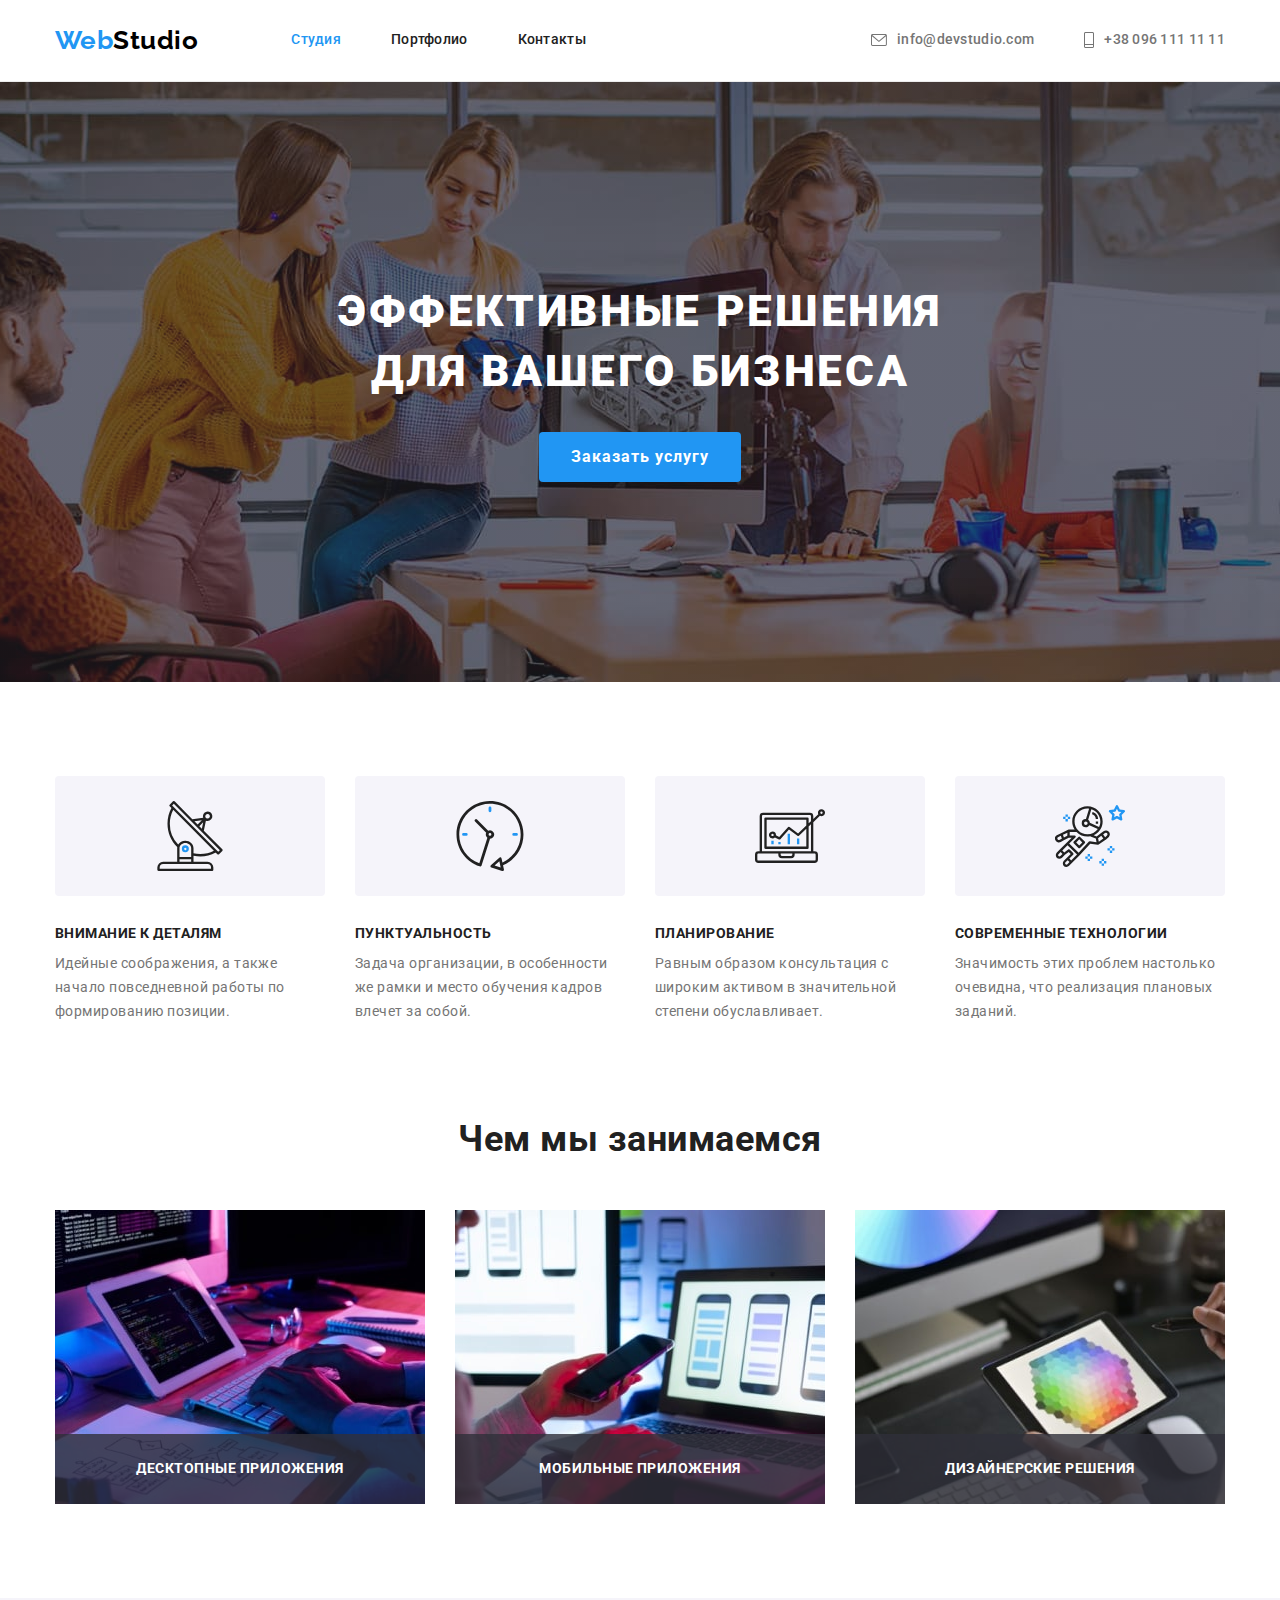
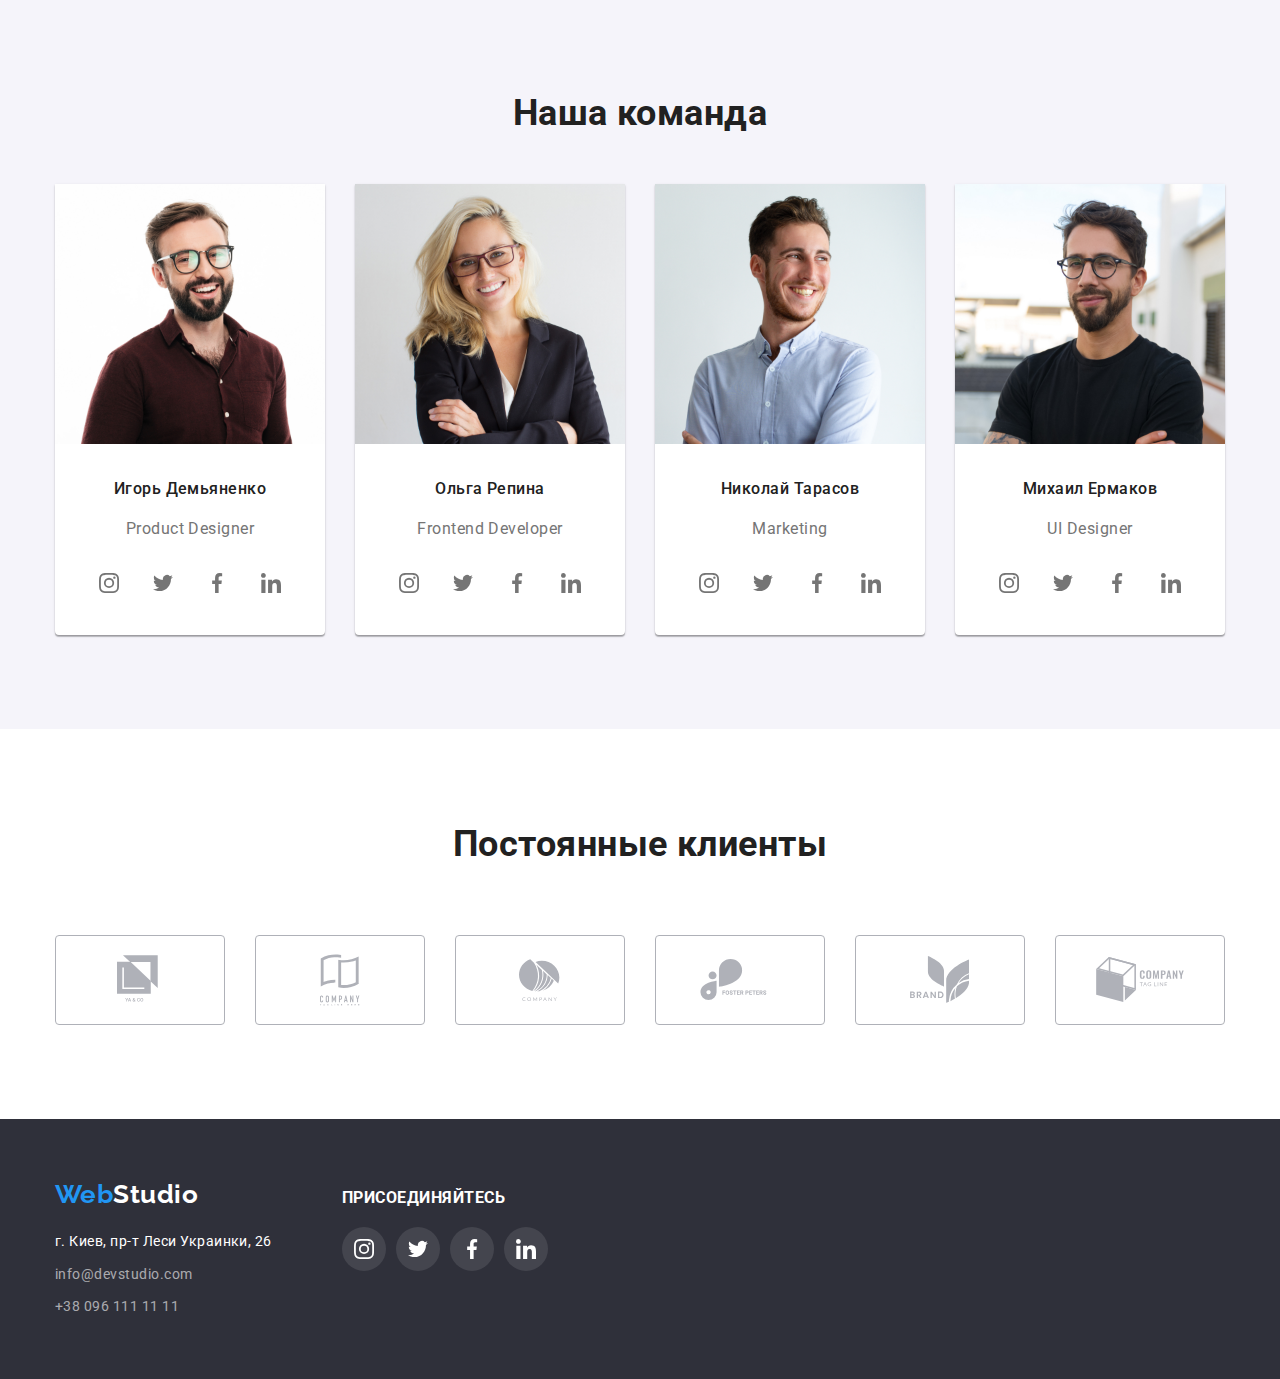
==== index.html @ 4ae026a4 "position" ====
<!DOCTYPE html>
<html lang="ru">

<head>
    <meta charset="UTF-8">
    <meta name="viewport" content="width=device-width, initial-scale=1.0">
    <title>WebStudio</title>
    <link rel="stylesheet" href="./css/normalize.css">
    <link
        href="https://fonts.googleapis.com/css2?family=Raleway:wght@700&family=Roboto:wght@400;500;700;900&display=swap"
        rel="stylesheet">
    <link rel="stylesheet" href="./css/style.css">
</head>

<body>
    <header class="header">
        <div class="container">
            <a href="./index.html" class="logo">
                Web<span class="logo-studio">Studio</span>
            </a>
            <nav class="hn">
                <ul class="header-nav res-marg-pad">
                    <li class="item">
                        <a class="header-nav-static header-hover current" href="./index.html">Студия</a>
                    </li>
                    <li class="item">
                        <a class="header-nav-static header-hover" href="./portfolio.html">Портфолио</a>
                    </li>
                    <li class="item">
                        <a class="header-nav-static header-hover" href="#">Контакты</a>
                    </li>
                </ul>
            </nav>
            <ul class="header-cont res-marg-pad">
                <li class="item">
                    
                    <a class="header-cont-static header-hover hover" href="mailto:info@devstudio.com">
                        <svg class="icon" width="16" height="12">
                            <use href="./images/sprite.svg#icon-mail"></use>
                        </svg>
                        info@devstudio.com
                    </a>
                </li>
                <li class="item">
                    
                    <a class="header-cont-static header-hover hover" href="tel:+380961111111">
                        <svg class="icon" width="10" height="16">
                            <use href="./images/sprite.svg#icon-tel"></use>
                        </svg>
                        +38 096 111 11 11</a>
                </li>
            </ul>
        </div>
    </header>
    <main class="main">
        <section class="main-hero">
            <div class="main-hero-container">
                <h1 class="main-hero-tittle res-marg-pad">Эффективные решения для вашего бизнеса</h1>
                <button type="button" class="main-hero-bt bt-cursor">Заказать услугу</button>
            </div>
        </section>
        <section class="main-accomplishments">
            <div class="container">
                <h2 class="visually-hidden">Плюсы нашей компании</h2>
                <ul class="main-accomplishments-ul res-marg-pad">
                    <li class="item antenna">
                        <div class="frame-icon">
                            <svg class="accomplishments-icon" width="70" height="70">
                                <use href="./images/sprite.svg#icon-antenna"></use>
                            </svg>
                        </div>
                        <h3 class="name res-marg-pad">Внимание к деталям</h3>
                        <p class="description">Идейные соображения, а также начало повседневной работы по формированию позиции.</p>
                    </li>
                    <li class="item clock">
                        <div class="frame-icon">
                            <svg class="accomplishments-icon" width="70" height="70">
                                <use href="./images/sprite.svg#icon-clock"></use>
                            </svg>
                        </div>
                        <h3 class="name res-marg-pad">Пунктуальность</h3>
                        <p class="description">Задача организации, в особенности же рамки и место обучения кадров влечет за собой.</p>
                    </li>
                    <li class="item diagram">
                        <div class="frame-icon">
                            <svg class="accomplishments-icon" width="70" height="70">
                                <use href="./images/sprite.svg#icon-diagram"></use>
                            </svg>
                        </div>
                        <h3 class="name res-marg-pad">Планирование</h3>
                        <p class="description">Равным образом консультация с широким активом в значительной степени обуславливает.</p>
                    </li>
                    <li class="item astronaut">
                        <div class="frame-icon">
                            <svg class="accomplishments-icon" width="70" height="70">
                                <use href="./images/sprite.svg#icon-astronaut"></use>
                            </svg>
                        </div>
                        <h3 class="name res-marg-pad">Современные технологии</h3>
                        <p class="description">Значимость этих проблем настолько очевидна, что реализация плановых заданий.</p>
                    </li>
                </ul>
            </div>
        </section>
        <section class="main-employment">
            <div class="container">
                <h2 class="res-marg-pad">
                    Чем мы занимаемся
                </h2>
                <ul class="main-employment-ul res-marg-pad">
                    <li class="item">
                        <div class="thumb">
                            <img src="./images/code.jpg" alt="Десктопные приложения" class="img">
                            <p class="main-employment-name res-marg-pad">Десктопные приложения</p>
                        </div>
                    </li>
                    <li class="item">
                        <div class="thumb">
                            <img src="./images/synchronization.jpg" alt="Мобильные приложения" class="img">
                            <p class="main-employment-name res-marg-pad">Мобильные приложения</p>
                        </div>
                    </li>
                    <li class="item">
                        <div class="thumb">
                            <img src="./images/adaptive_design.jpg" alt="Дизайнерские решения" class="img">
                            <p class="main-employment-name res-marg-pad">Дизайнерские решения</p>
                        </div>
                    </li>
                </ul>
            </div>
        </section>
        <section class="main-team">
            <div class="container">
                <h2 class="res-marg-pad">
                    Наша команда
                </h2>
                <ul class="main-team-ul res-marg-pad">
                    <li class="item">
                        <div class=thumb>
                            <img src="./images/igor.jpg" alt="Фото Игорь Демьяненко" class="img">
                        </div>
                        <div class="main-team-frame">
                            <h3 class="name res-marg-pad">Игорь Демьяненко</h3>
                            <p class="specialty res-marg-pad">Product Designer</p>
                            <ul class="social-networks res-marg-pad">
                                    <li class="item">
                                        <a href="https://www.instagram.com/" class="link">
                                            <svg class="icon-networks" width="20" height="20">
                                                <use href="./images/sprite.svg#icon-instagram"></use>
                                            </svg>
                                        </a>
                                    </li>
                                    <li class="item">
                                        <a href="https://twitter.com/" class="link">
                                            <svg class="icon-networks" width="20" height="20">
                                                <use href="./images/sprite.svg#icon-twitter"></use>
                                            </svg>
                                        </a>
                                    </li>
                                    <li class="item">
                                        <a href="https://uk-ua.facebook.com/" class="link">
                                            <svg class="icon-networks" width="20" height="20">
                                                <use href="./images/sprite.svg#icon-facebook"></use>
                                            </svg>
                                        </a>
                                    </li>
                                    <li class="item">
                                        <a href="https://www.linkedin.com/" class="link">
                                            <svg class="icon-networks" width="20" height="20">
                                                <use href="./images/sprite.svg#icon-linkedin"></use>
                                            </svg>
                                        </a>
                                    </li>
                            </ul>
                        </div>
                    </li>
                    <li class="item">
                        <div class=thumb>
                            <img src="./images/olga.jpg" alt="Фото Ольга Репина" class="img">
                        </div>
                        <div class="main-team-frame">
                            <h3 class="name res-marg-pad">Ольга Репина</h3>
                            <p class="specialty res-marg-pad">Frontend Developer</p>
                            <ul class="social-networks res-marg-pad">
                                <li class="item">
                                    <a href="https://www.instagram.com/" class="link">
                                        <svg class="icon-networks" width="20" height="20">
                                            <use href="./images/sprite.svg#icon-instagram"></use>
                                        </svg>
                                    </a>
                                </li>
                                <li class="item">
                                    <a href="https://twitter.com/" class="link">
                                        <svg class="icon-networks" width="20" height="20">
                                            <use href="./images/sprite.svg#icon-twitter"></use>
                                        </svg>
                                    </a>
                                </li>
                                <li class="item">
                                    <a href="https://uk-ua.facebook.com/" class="link">
                                        <svg class="icon-networks" width="20" height="20">
                                            <use href="./images/sprite.svg#icon-facebook"></use>
                                        </svg>
                                    </a>
                                </li>
                                <li class="item">
                                    <a href="https://www.linkedin.com/" class="link">
                                        <svg class="icon-networks" width="20" height="20">
                                            <use href="./images/sprite.svg#icon-linkedin"></use>
                                        </svg>
                                    </a>
                                </li>
                            </ul>
                        </div>
                    </li>
                    <li class="item">
                        <div class=thumb>
                            <img src="./images/nikolay.jpg" alt="Фото Николай Тарасов" class="img">
                        </div>
                        <div class="main-team-frame">
                            <h3 class="name res-marg-pad">Николай Тарасов</h3>
                            <p class="specialty res-marg-pad">Marketing</p>
                            <ul class="social-networks res-marg-pad">
                                    <li class="item">
                                        <a href="https://www.instagram.com/" class="link">
                                            <svg class="icon-networks" width="20" height="20">
                                                <use href="./images/sprite.svg#icon-instagram"></use>
                                            </svg>
                                        </a>
                                    </li>
                                    <li class="item">
                                        <a href="https://twitter.com/" class="link">
                                            <svg class="icon-networks" width="20" height="20">
                                                <use href="./images/sprite.svg#icon-twitter"></use>
                                            </svg>
                                        </a>
                                    </li>
                                    <li class="item">
                                        <a href="https://uk-ua.facebook.com/" class="link">
                                            <svg class="icon-networks" width="20" height="20">
                                                <use href="./images/sprite.svg#icon-facebook"></use>
                                            </svg>
                                        </a>
                                    </li>
                                    <li class="item">
                                        <a href="https://www.linkedin.com/" class="link">
                                            <svg class="icon-networks" width="20" height="20">
                                                <use href="./images/sprite.svg#icon-linkedin"></use>
                                            </svg>
                                        </a>
                                    </li>
                            </ul>
                        </div>
                    </li>
                    <li class="item">
                        <div class=thumb>
                            <img src="./images/mihail.jpg" alt="Фото Михаил Ермаков" class="img">
                        </div>
                        <div class="main-team-frame">
                            <h3 class="name res-marg-pad">Михаил Ермаков</h3>
                            <p class="specialty res-marg-pad">UI Designer</p>
                            <ul class="social-networks res-marg-pad">
                                    <li class="item">
                                        <a href="https://www.instagram.com/" class="link">
                                            <svg class="icon-networks" width="20" height="20">
                                                <use href="./images/sprite.svg#icon-instagram"></use>
                                            </svg>
                                        </a>
                                    </li>
                                    <li class="item">
                                        <a href="https://twitter.com/" class="link">
                                            <svg class="icon-networks" width="20" height="20">
                                                <use href="./images/sprite.svg#icon-twitter"></use>
                                            </svg>
                                        </a>
                                    </li>
                                    <li class="item">
                                        <a href="https://uk-ua.facebook.com/" class="link">
                                            <svg class="icon-networks" width="20" height="20">
                                                <use href="./images/sprite.svg#icon-facebook"></use>
                                            </svg>
                                        </a>
                                    </li>
                                    <li class="item">
                                        <a href="https://www.linkedin.com/" class="link">
                                            <svg class="icon-networks" width="20" height="20">
                                                <use href="./images/sprite.svg#icon-linkedin"></use>
                                            </svg>
                                        </a>
                                    </li>
                            </ul>
                        </div>
                    </li>
                </ul>
            </div>
        </section>
        <section class="main-customers">
            <div class="container">
                <h2 class="res-marg-pad">
                    Постоянные клиенты
                </h2>
                <ul class="main-customers-ul res-marg-pad">
                    <li class="item">
                        <a href="#" class="link">
                            <svg class="customers-icon" width="45" height="50">
                                <use href="./images/sprite.svg#icon-yaco"></use>
                            </svg>
                        </a>
                    </li>
                    <li class="item">
                        <a href="#" class="link">
                            <svg class="customers-icon" width="40" height="52">
                                <use href="./images/sprite.svg#icon-company-th"></use>
                            </svg>
                        </a>
                    </li>
                    <li class="item">
                        <a href="#" class="link">
                            <svg class="customers-icon" width="41" height="42.6">
                                <use href="./images/sprite.svg#icon-company"></use>
                            </svg>
                        </a>
                    </li>
                    <li class="item">
                        <a href="#" class="link">
                            <svg class="customers-icon" width="79.7" height="42">
                                <use href="./images/sprite.svg#icon-foster"></use>
                            </svg>
                        </a>
                    </li>
                    <li class="item">
                        <a href="#" class="link">
                            <svg class="customers-icon" width="59" height="47">
                                <use href="./images/sprite.svg#icon-brend"></use>
                            </svg>
                        </a>
                    </li>
                    <li class="item">
                        <a href="#" class="link">
                            <svg class="customers-icon" width="88.5" height="45.5">
                                <use href="./images/sprite.svg#icon-company-tl"></use>
                            </svg>
                        </a>
                    </li>
                </ul>
            </div>
        </section>
    </main>
    <footer class="footer">
        <div class="container">
            <div class="frame-address">
                <a href="./index.html" class="logo">
                    Web<span class="logo-studio">Studio</span>
                </a>
                <address class="footer-address">
                    <a href="#" class="footer-address-geo">г. Киев, пр-т Леси Украинки, 26</a>
                    <a href="mailto:info@devstudio.com" class="footer-address-mailtel">info@devstudio.com</a>
                    <a href="tel:+380961111111" class="footer-address-mailtel">+38 096 111 11 11</a>
                </address>
            </div>
            <div class="footer-network">
                <h2 class=" res-marg-pad">присоединяйтесь</h2>
                <ul class="social-networks res-marg-pad">
                    <li class="item">
                        <a href="https://www.instagram.com/" class="link">
                            <svg class="icon-networks" width="20" height="20">
                                <use href="./images/sprite.svg#icon-instagram"></use>
                            </svg>
                        </a>
                    </li>
                    <li class="item">
                        <a href="https://twitter.com/" class="link">
                            <svg class="icon-networks" width="20" height="20">
                                <use href="./images/sprite.svg#icon-twitter"></use>
                            </svg>
                        </a>
                    </li>
                    <li class="item">
                        <a href="https://uk-ua.facebook.com/" class="link">
                            <svg class="icon-networks" width="20" height="20">
                                <use href="./images/sprite.svg#icon-facebook"></use>
                            </svg>
                        </a>
                    </li>
                    <li class="item">
                        <a href="https://www.linkedin.com/" class="link">
                            <svg class="icon-networks" width="20" height="20">
                                <use href="./images/sprite.svg#icon-linkedin"></use>
                            </svg>
                        </a>
                    </li>
                </ul>
            </div>
        </div>
    </footer>

</body>

</html>
---- css/style.css ----
:root {
  --white-text: rgba(255, 255, 255, 1);
  --blue-text: rgba(33, 150, 243, 1);
  --black-logo: rgba(0, 0, 0, 1);
  --black-text: rgba(33, 33, 33, 1);
  --gray-text: rgba(117, 117, 117, 1);
  --gray-op06-text: rgba(255, 255, 255, 0.6);
  --gray-op01-bgicon: rgba(255, 255, 255, 0.1);
  --bgr-employment: rgba(47, 48, 58, 0.8);
  --bgr-hero-footer: rgba(47, 48, 58, 1);
  --bgr-wgray: rgba(245, 244, 250, 1);
  --gray-border: rgba(238, 238, 238, 1);
  --gray-header-line: rgba(236, 236, 236, 1);
  --set-gap: 30px;
  --bgr-hero: rgba(47, 48, 58, 0.4);
  --bord-customers: rgba(175, 177, 184, 1);
  --pad-container: 94px;
  --filtr-shadow: 0px 3px 1px rgba(0, 0, 0, 0.1),
    0px 1px 2px rgba(0, 0, 0, 0.08), 0px 2px 2px rgba(0, 0, 0, 0.12);
  --team-shadow: 0px 1px 3px rgba(0, 0, 0, 0.12),
    0px 1px 1px rgba(0, 0, 0, 0.14), 0px 2px 1px rgba(0, 0, 0, 0.2);
  --portfolio-card-shadow: 0px 1px 1px rgba(0, 0, 0, 0.12),
    0px 4px 4px rgba(0, 0, 0, 0.06), 1px 4px 6px rgba(0, 0, 0, 0.16);
  --transition-duration: 250ms;
  --transition-timing-function: cubic-bezier(0.4, 0, 0.2, 1);
}

body {
  font-family: 'Roboto', sans-serif;
  font-style: normal;
  letter-spacing: 0.03em;
  color: var(--black-text);
  background-color: var(--white-text);
  margin: 0;
}

.visually-hidden {
  position: absolute;
  width: 1px;
  height: 1px;
  margin: -1px;
  border: 0;
  padding: 0;

  white-space: nowrap;
  clip-path: inset(100%);
  clip: rect(0 0 0 0);
  overflow: hidden;
}

:hover,
:focus {
  transition: background-color var(--transition-duration)
      var(--transition-timing-function),
    color var(--transition-duration) var(--transition-timing-function),
    box-shadow var(--transition-duration) var(--transition-timing-function);
}

.res-marg-pad {
  margin: 0;
  padding: 0;
}

.container {
  max-width: 1170px;
  padding: 0 15px;
  margin: 0 auto;
}

.img {
  display: block; /*убрать отступ картинки внизу */
  max-width: 100%;
  height: auto;
}

.bt-cursor {
  cursor: pointer;
}

/*section:not(.main-hero) {
  /*все селекторы кроме Героя
  padding-top: 94px;
}

section:last-child {
  /*последний селектор страницы
  padding-bottom: 94px;
}*/

/*Logo*/

.logo {
  font-family: 'Raleway', sans-serif;
  font-weight: 700;
  font-size: 26px;
  line-height: 1.19;
  text-decoration: none;
  color: var(--blue-text);
}

.header .logo-studio {
  color: var(--black-logo);
}

.footer .logo-studio {
  color: var(--white-text);
}

/*Header*/

.header-hover {
  font-weight: 500;
  font-size: 14px;
  line-height: 1.14;
  letter-spacing: 0.02em;
  text-decoration: none;

  padding: 32px 0;
  display: block;
}

/*icon mail, tel*/
.icon {
  fill: currentColor;

  margin-right: 10px;
}

/*hover link contact and icon*/
.header-hover:hover,
.header-hover:focus {
  color: var(--blue-text);
}

.header-cont,
.header-cont .item,
.header-cont-static {
  display: flex;
  align-items: center;
  color: var(--gray-text);
}

.header-nav-static {
  color: var(--black-text);
}

.header-nav .header-hover.current {
  color: var(--blue-text);
}

.header-cont {
  margin-left: auto;
}

.header-nav,
.header .container {
  display: flex;
  align-items: center;
}

.header .logo {
  margin-right: 93px;
  padding: 25px 0;

  display: block;
}

.header-nav .item:not(:last-child),
.header-cont .item:first-child {
  margin-right: 50px;
}

/*В главной навигации сделано подчёркивание ссылки*/
.header-nav > .item:hover::after {
  content: '';
  display: block;
  height: 4px;
  background: var(--blue-text);
}

/*линия внизу header*/
.header {
  border-bottom: 1px solid var(--gray-header-line);
}

/*Main*/
/*hero*/
.main-hero {
  max-width: 1600px;
  height: 600px;
  text-align: center;
  background-color: grey;

  margin-left: auto;
  margin-right: auto;
  background-image: linear-gradient(
      to right,
      rgba(47, 48, 58, 0.4),
      rgba(47, 48, 58, 0.4)
    ),
    url(../images/hero.jpg);
  background-repeat: no-repeat;
  background-size: cover;
  background-position: center;
}

.main-hero-tittle {
  font-weight: 900;
  font-size: 44px;
  line-height: 1.36;
  letter-spacing: 0.06em;
  text-transform: uppercase;
  color: var(--white-text);
  margin-bottom: 30px;
}

.main-hero-bt {
  border: none;
  font-weight: 700;
  font-size: 16px;
  line-height: 1.88;
  letter-spacing: 0.06em;
  color: var(--white-text);
  background-color: var(--blue-text);

  padding: 10px 32px;
  border-radius: 4px;
}

.main-hero-container {
  padding-top: 200px;
  padding-bottom: 200px;
  max-width: 696px;
  margin: 0 auto;
}

/*accomplishments*/
.main-accomplishments .container {
  padding-top: var(--pad-container);
  padding-bottom: var(--pad-container);
}

.main-accomplishments .name {
  font-weight: 700;
  font-size: 14px;
  line-height: 1.14;
  text-transform: uppercase;

  margin-top: 30px;
}

.main-accomplishments .item .description {
  font-size: 14px;
  line-height: 1.71;
  color: var(--gray-text);

  margin: 10px 0 0 0;
}

.main-accomplishments-ul {
  display: flex;
  flex-wrap: wrap;
  margin-right: calc(-1 * var(--set-gap));
}

.main-accomplishments-ul .item {
  flex-basis: calc(100% / 4 - var(--set-gap));
  margin-right: var(--set-gap);
}

/*icon accomplishments*/
.frame-icon {
  display: flex;
  justify-content: center;
  align-items: center;

  min-height: 120px;
  background-color: var(--bgr-wgray);
  border-radius: 4px;
}

/*employment*/
.main-employment .container {
  padding-bottom: var(--pad-container);
}

.main-employment h2,
.main-team h2,
.main-customers h2 {
  font-weight: 700;
  font-size: 36px;
  line-height: 1.17;
  text-align: center;
}

.main-employment-ul {
  display: flex;
  margin-top: 50px;
  flex-wrap: wrap;
  margin-right: calc(-1 * var(--set-gap));
}

.main-employment-ul .item {
  flex-basis: calc(100% / 3 - var(--set-gap));
  margin-right: var(--set-gap);
}

/*employment position*/
.main-employment-ul .thumb {
  position: relative;
}

.main-employment-name {
  font-weight: 700;
  font-size: 14px;
  line-height: 1.14;
  text-align: center;
  text-transform: uppercase;
  color: var(--white-text);
  width: 100%;

  background-color: var(--bgr-employment);
  padding-top: 27px;
  padding-bottom: 27px;

  position: absolute;
  left: 0;
  bottom: 0;
}

/*team*/
.main-team {
  background-color: var(--bgr-wgray);
}

.main-team .container {
  padding-top: var(--pad-container);
  padding-bottom: var(--pad-container);
}

.main-team-frame {
  padding: 30px 32px;
}

.main-team-ul .name,
.main-team-ul .specialty {
  font-size: 16px;
  line-height: 1.9;
}

.main-team-ul .name {
  font-weight: 500;

  text-align: center;
}

.main-team-ul .specialty {
  color: var(--gray-text);

  margin-top: 10px;
  text-align: center;
}

.main-team h2 {
  margin-bottom: 50px;
}

.main-team-ul {
  display: flex;
  flex-wrap: wrap;
  margin-top: calc(-1 * var(--set-gap));
  margin-right: calc(-1 * var(--set-gap));
}

.main-team-ul > .item {
  background-color: var(--white-text);

  border-radius: 0px 0px 4px 4px;
  box-shadow: var(--team-shadow);
  flex-basis: calc(100% / 4 - var(--set-gap));
  margin-top: var(--set-gap);
  margin-right: var(--set-gap);
}

/*icon networks*/
.social-networks {
  margin-top: 16px;

  display: flex;
  justify-content: center;
  align-items: center;
}

.social-networks .link {
  width: 44px;
  height: 44px;
  border-radius: 50%;

  background-color: var(--white-text);
  color: var(--gray-text);

  display: flex;
  justify-content: center;
  align-items: center;
}

.icon-networks {
  fill: currentColor;
}

.social-networks .item:not(:last-child) {
  margin-right: 10px;
}

/*hover icon networks*/
.social-networks .link:hover,
.social-networks .link:focus {
  background-color: var(--blue-text);
  color: var(--white-text);
}

/*customers*/

.main-customers .container {
  padding-top: var(--pad-container);
  padding-bottom: var(--pad-container);
}

.main-customers h2 {
  margin-bottom: 70px;
}

.main-customers-ul {
  display: flex;
  flex-wrap: wrap;
  margin-right: calc(-1 * var(--set-gap));
  margin-top: calc(-1 * var(--set-gap));
}

.main-customers-ul .item {
  flex-basis: calc(100% / 6 - var(--set-gap));
  margin-right: var(--set-gap);
  margin-top: var(--set-gap);
}

.main-customers-ul .link {
  min-height: 88px;
  border-radius: 4px;

  color: var(--bord-customers);
  border: 1px solid var(--bord-customers);

  display: flex;
  justify-content: center;
  align-items: center;
}

.customers-icon {
  fill: currentColor;
}

.main-customers-ul .link:hover,
.main-customers-ul .link:focus {
  color: var(--blue-text);
  border-color: var(--blue-text);
}

/*Footer*/

.footer {
  background-color: var(--bgr-hero-footer);
}

.footer-address a {
  font-size: 14px;
  line-height: 1.7;
  text-decoration: none;

  display: block;
}

.footer-address-geo {
  color: var(--white-text);
}

.footer-address-mailtel {
  color: var(--gray-op06-text);
}

.footer .container {
  padding-top: 60px;
  padding-bottom: 60px;

  display: flex;
  align-items: baseline;
}

.footer-address {
  margin-top: 20px;
}

.footer-address a:not(:first-child) {
  margin-top: 9px;
}

.frame-address {
  margin-right: 70px;
}

/*footer network*/

.footer-network h2 {
  font-size: 16px;
  line-height: 1.14;
  color: var(--white-text);
  text-transform: uppercase;
}

.footer-network .social-networks {
  margin: 0;
  padding-top: 20px;
}

.footer-network .link {
  background-color: var(--gray-op01-bgicon);
  color: var(--white-text);
}

/*Портфолио*/

.main {
  background-color: var(--white-text);
}

/*portfolio button*/

.main-portfolio .container {
  padding-top: var(--pad-container);
  padding-bottom: var(--pad-container);
}

.main-portfolio-list .bt {
  font-family: 'Roboto', sans-serif;
  border: none;
  font-weight: 500;
  font-size: 16px;
  line-height: 1.62;
  letter-spacing: 0.03em;
  background-color: var(--bgr-wgray);

  padding: 6px 22px;
  border-radius: 4px;
}

.main-portfolio-list .bt:hover,
.main-portfolio-list .bt:focus {
  background-color: var(--blue-text);
  color: var(--white-text);
  box-shadow: var(--filtr-shadow);
}

.main-portfolio-list {
  display: flex;
}

.container-list {
  max-width: 612px;
  margin: 0 auto;
  padding-bottom: 22px;
}

.main-portfolio-list .item:not(:last-child) {
  margin-right: 8px;
}

/*project*/

.main-portfolio-project .name {
  font-weight: 700;
  font-size: 18px;
  line-height: 2;
  letter-spacing: 0.06em;
  color: var(--black-text);
}

.main-portfolio-project .project {
  font-size: 16px;
  line-height: 1.87;
  color: var(--gray-text);
}

.container-project {
  padding-top: 34px;
}

.main-portfolio-project {
  display: flex;
  flex-wrap: wrap;
  margin-right: calc(-1 * var(--set-gap));
  margin-top: calc(-1 * var(--set-gap));
}

.main-portfolio-project > .item {
  flex-basis: calc(100% / 3 - var(--set-gap) - 3px);
  margin-right: var(--set-gap);
  margin-top: var(--set-gap);

  border-left: 1px solid var(--gray-border);
  border-right: 1px solid var(--gray-border);
  border-bottom: 1px solid var(--gray-border);
}

.main-portfolio-project > .item:hover,
.main-portfolio-project > .item:focus {
  box-shadow: var(--portfolio-card-shadow);
}

.main-portfolio-project .link {
  text-decoration: none;
  display: block;
}

.main-portfolio-project .frame-name-project {
  padding: 20px 24px;
}

/*.main-portfolio-project .item {
  border-left: 1px solid var(--gray-border);
  border-right: 1px solid var(--gray-border);
  border-bottom: 1px solid var(--gray-border);
}*/

.main-portfolio-project .project {
  margin-top: 4px;
}
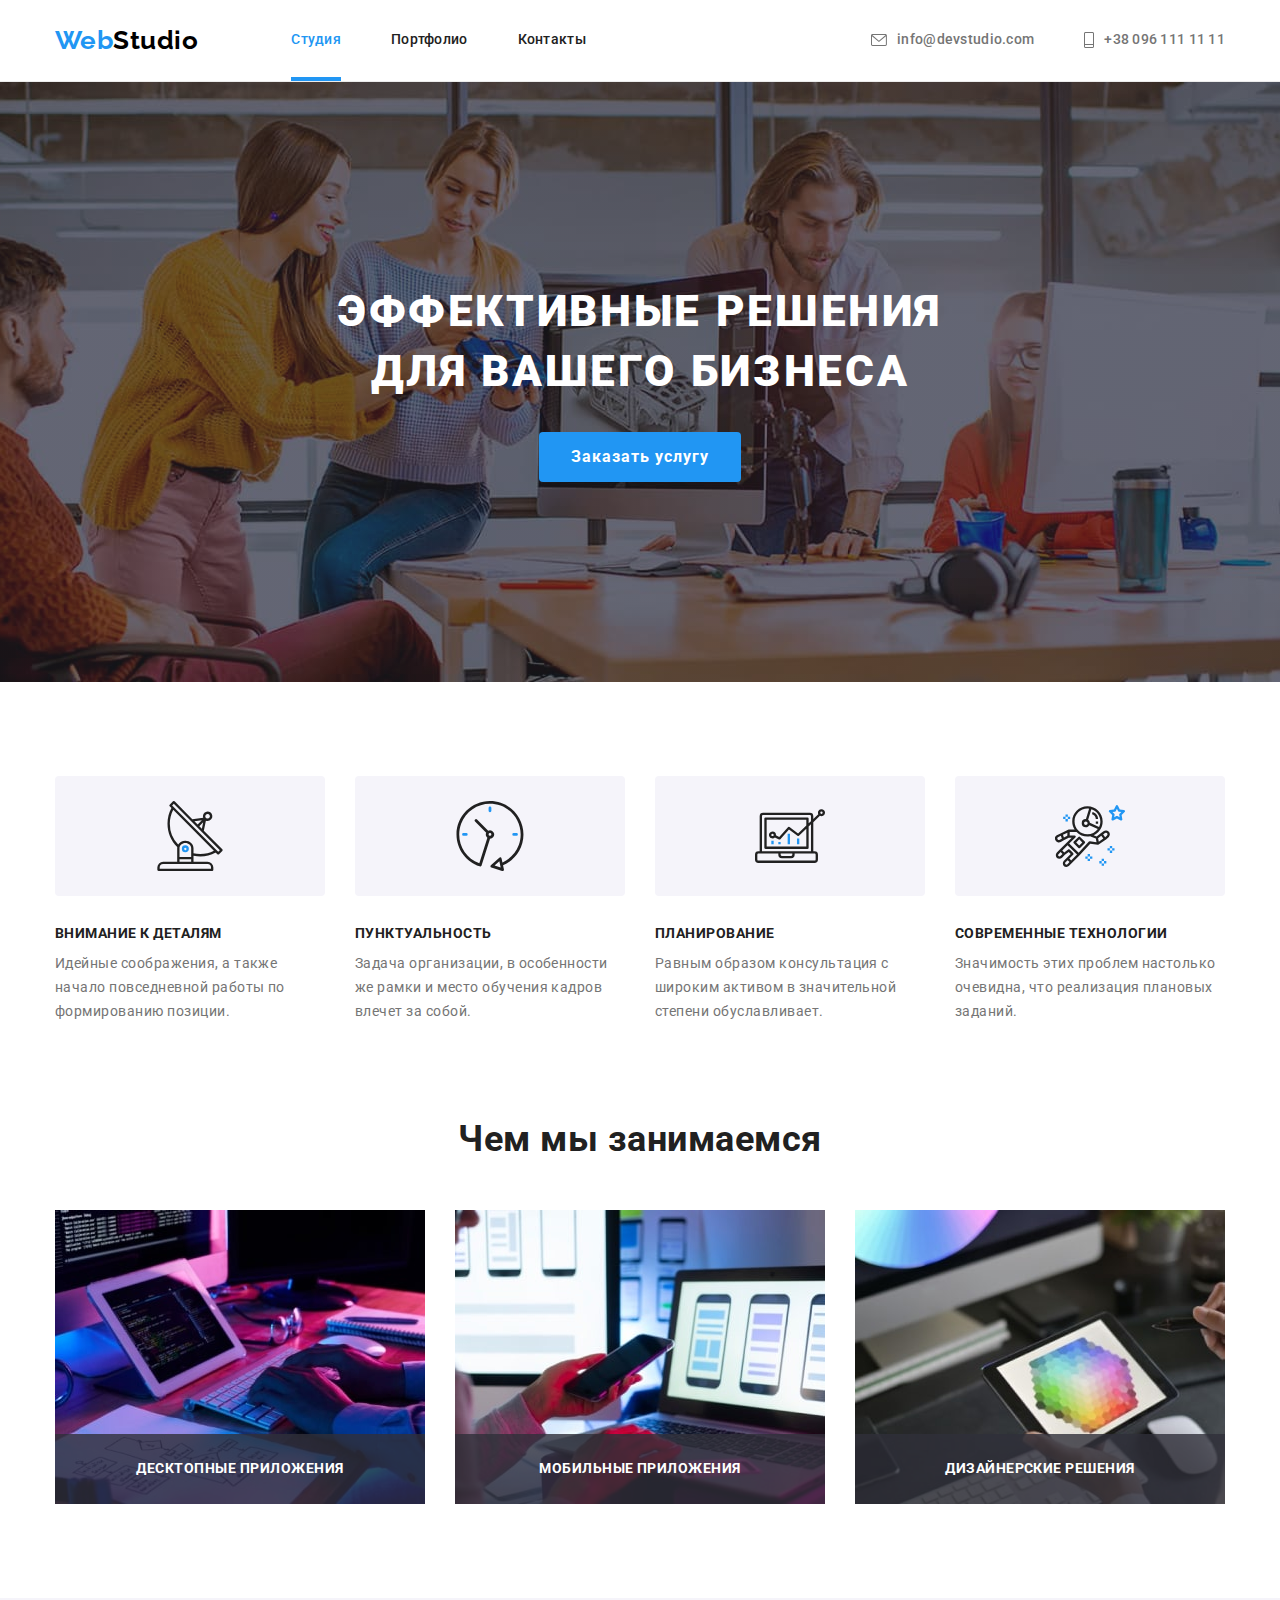
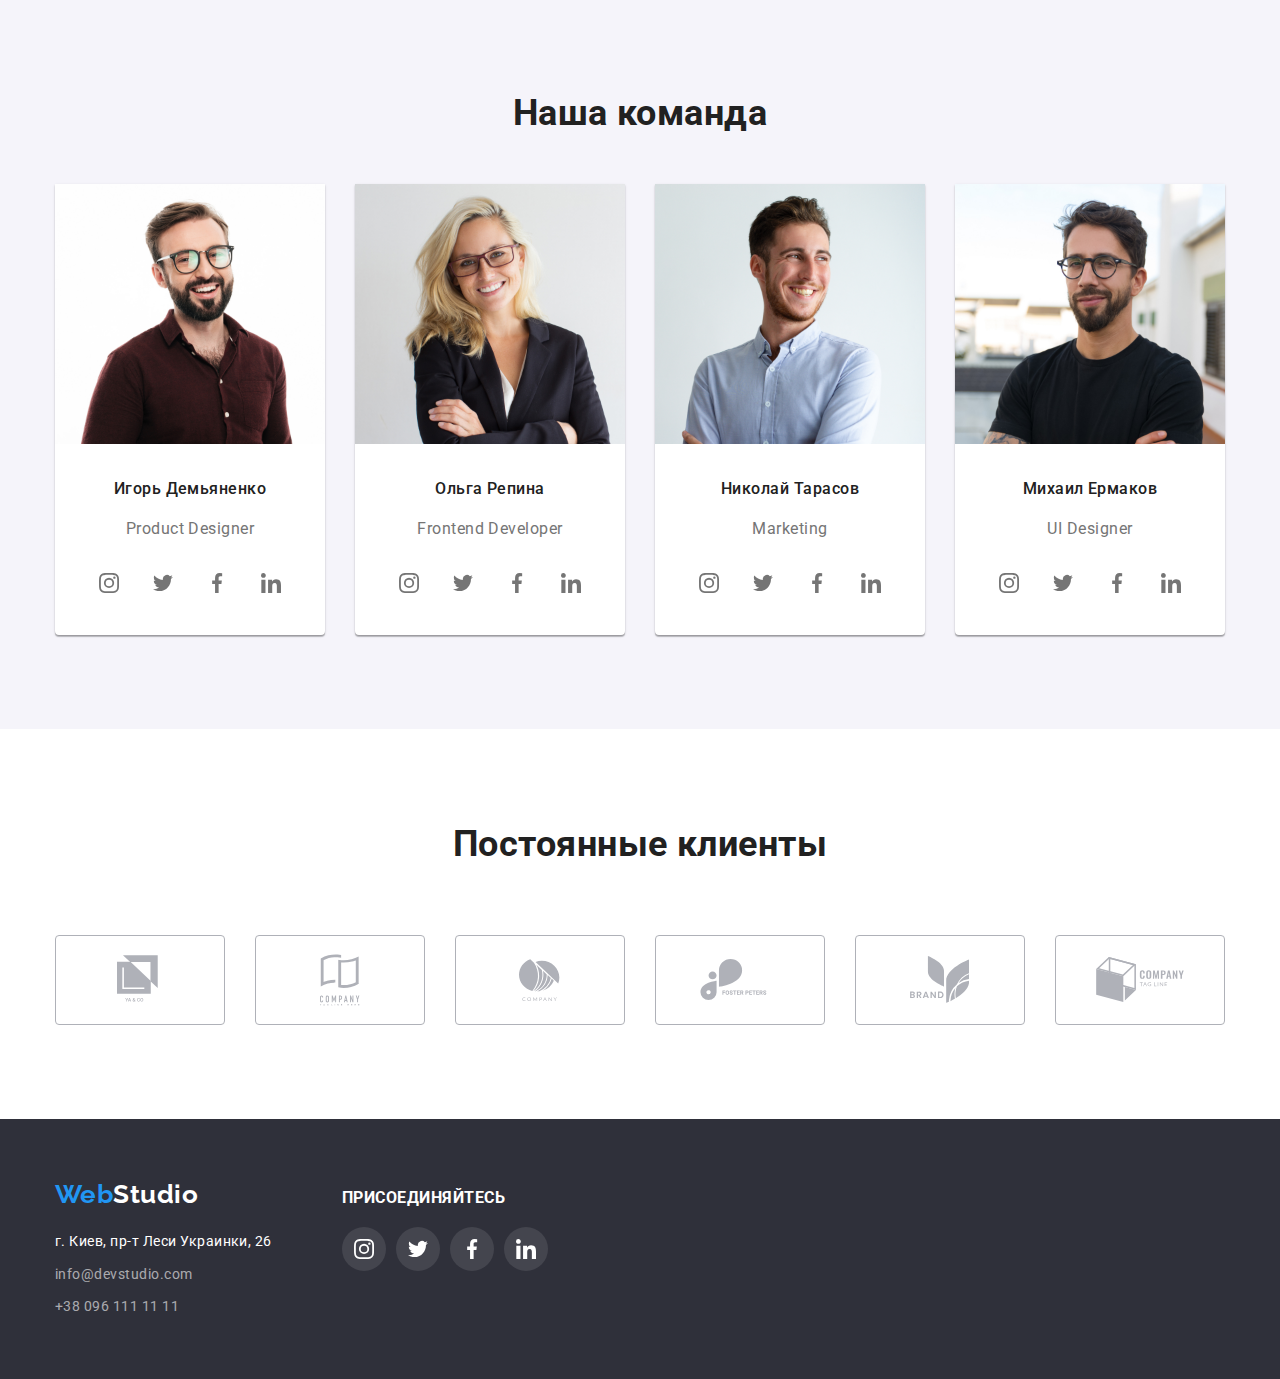
==== commit 2b298412: "ДЗ№5" ====
--- a/index.html
+++ b/index.html
@@ -22,12 +22,15 @@
                 <ul class="header-nav res-marg-pad">
                     <li class="item">
                         <a class="header-nav-static header-hover current" href="./index.html">Студия</a>
+                        <div class="border-nav"></div>
                     </li>
                     <li class="item">
                         <a class="header-nav-static header-hover" href="./portfolio.html">Портфолио</a>
+                        <div class="border-nav"></div>
                     </li>
                     <li class="item">
                         <a class="header-nav-static header-hover" href="#">Контакты</a>
+                        <div class="border-nav"></div>
                     </li>
                 </ul>
             </nav>
@@ -56,7 +59,7 @@
         <section class="main-hero">
             <div class="main-hero-container">
                 <h1 class="main-hero-tittle res-marg-pad">Эффективные решения для вашего бизнеса</h1>
-                <button type="button" class="main-hero-bt bt-cursor">Заказать услугу</button>
+                <button type="button" class="main-hero-bt bt-cursor" data-modal-open>Заказать услугу</button>
             </div>
         </section>
         <section class="main-accomplishments">
@@ -393,6 +396,19 @@
             </div>
         </div>
     </footer>
+    <!--Модальное окно-->
+    <div class="backdrop is-hidden" data-modal>
+        <div class="modal">
+            <button  type="button" class="modal-close-bt" data-modal-close>
+                <svg class="icon" width="11" height="11">
+                    <use href="./images/sprite.svg#icon-modal-close"></use>
+                </svg>
+            </button>
+            <p class="res-marg-pad">Lorem ipsum dolor sit amet consectetur adipisicing elit. Nostrum molestiae tempore explicabo delectus ipsum expedita
+            labore dolore cumque iure, nam, voluptate commodi vitae. Distinctio maiores vero perferendis porro assumenda sunt.</p>
+        </div>
+    </div>
+    <script src="./js/modal.js"></script>
 
 </body>
 
--- a/css/style.css
+++ b/css/style.css
@@ -6,9 +6,12 @@
   --gray-text: rgba(117, 117, 117, 1);
   --gray-op06-text: rgba(255, 255, 255, 0.6);
   --gray-op01-bgicon: rgba(255, 255, 255, 0.1);
+  --border-black01: rgba(0, 0, 0, 0.1);
+  --bgr-blue-card: rgba(33, 150, 243, 0.9);
   --bgr-employment: rgba(47, 48, 58, 0.8);
   --bgr-hero-footer: rgba(47, 48, 58, 1);
   --bgr-wgray: rgba(245, 244, 250, 1);
+  --bgr-backdrop: rgba(0, 0, 0, 0.2);
   --gray-border: rgba(238, 238, 238, 1);
   --gray-header-line: rgba(236, 236, 236, 1);
   --set-gap: 30px;
@@ -48,14 +51,6 @@
   overflow: hidden;
 }
 
-:hover,
-:focus {
-  transition: background-color var(--transition-duration)
-      var(--transition-timing-function),
-    color var(--transition-duration) var(--transition-timing-function),
-    box-shadow var(--transition-duration) var(--transition-timing-function);
-}
-
 .res-marg-pad {
   margin: 0;
   padding: 0;
@@ -117,6 +112,8 @@
 
   padding: 32px 0;
   display: block;
+
+  transition: color var(--transition-duration) var(--transition-timing-function);
 }
 
 /*icon mail, tel*/
@@ -171,16 +168,45 @@
 }
 
 /*В главной навигации сделано подчёркивание ссылки*/
-.header-nav > .item:hover::after {
+.header-nav .item {
+  position: relative;
+}
+
+.header-nav .header-nav-static::after {
   content: '';
   display: block;
+
+  width: 100%;
   height: 4px;
+  opacity: 0;
+
   background: var(--blue-text);
+
+  position: absolute;
+  left: 0;
+  bottom: -1px;
+
+  transition: opacity var(--transition-duration)
+    var(--transition-timing-function);
+}
+
+.header-nav .header-nav-static.current::after {
+  opacity: 1;
+}
+
+.header-nav .header-nav-static:not(.current):hover:after,
+.header-nav .header-nav-static:not(.current):focus::after {
+  opacity: 1;
 }
 
 /*линия внизу header*/
 .header {
+  background-color: var(--white-text);
   border-bottom: 1px solid var(--gray-header-line);
+
+  position: sticky;
+  top: -1px;
+  z-index: 9999;
 }
 
 /*Main*/
@@ -402,6 +428,10 @@
   display: flex;
   justify-content: center;
   align-items: center;
+
+  transition: background-color var(--transition-duration)
+      var(--transition-timing-function),
+    color var(--transition-duration) var(--transition-timing-function);
 }
 
 .icon-networks {
@@ -453,6 +483,10 @@
   display: flex;
   justify-content: center;
   align-items: center;
+
+  transition: border-color var(--transition-duration)
+      var(--transition-timing-function),
+    color var(--transition-duration) var(--transition-timing-function);
 }
 
 .customers-icon {
@@ -550,6 +584,11 @@
 
   padding: 6px 22px;
   border-radius: 4px;
+
+  transition: background-color var(--transition-duration)
+      var(--transition-timing-function),
+    color var(--transition-duration) var(--transition-timing-function),
+    box-shadow var(--transition-duration) var(--transition-timing-function);
 }
 
 .main-portfolio-list .bt:hover,
@@ -610,26 +649,122 @@
   border-bottom: 1px solid var(--gray-border);
 }
 
-.main-portfolio-project > .item:hover,
-.main-portfolio-project > .item:focus {
+.main-portfolio-project .link {
+  height: 100%;
+  text-decoration: none;
+
+  display: block;
+
+  transition: box-shadow var(--transition-duration)
+    var(--transition-timing-function);
+}
+
+.main-portfolio-project .link:hover,
+.main-portfolio-project .link:focus {
   box-shadow: var(--portfolio-card-shadow);
-}
-
-.main-portfolio-project .link {
-  text-decoration: none;
-  display: block;
 }
 
 .main-portfolio-project .frame-name-project {
   padding: 20px 24px;
 }
 
-/*.main-portfolio-project .item {
-  border-left: 1px solid var(--gray-border);
-  border-right: 1px solid var(--gray-border);
-  border-bottom: 1px solid var(--gray-border);
-}*/
-
 .main-portfolio-project .project {
   margin-top: 4px;
 }
+
+/*Синий оверлей с текстом на карточках страницы Портфолио*/
+.main-portfolio-project .thumb {
+  position: relative;
+  overflow: hidden;
+}
+
+.main-portfolio-project .card-visually-hidden {
+  font-size: 18px;
+  line-height: 1.56;
+
+  color: var(--white-text);
+  background-color: var(--bgr-blue-card);
+
+  padding: 63px 24px;
+
+  position: absolute;
+
+  transform: translatey(0);
+  transition: transform var(--transition-duration)
+    var(--transition-timing-function);
+}
+
+.main-portfolio-project .link:hover .card-visually-hidden,
+.main-portfolio-project .link:focus .card-visually-hidden {
+  transform: translatey(-100%);
+}
+
+/*модальное окно*/
+.backdrop {
+  position: fixed;
+  left: 0;
+  top: 0;
+  z-index: 10000;
+
+  width: 100%;
+  height: 100%;
+
+  background-color: var(--bgr-backdrop);
+
+  opacity: 1;
+  transition: opacity var(--transition-duration)
+    var(--transition-timing-function);
+}
+
+.backdrop.is-hidden {
+  opacity: 0;
+  pointer-events: none;
+}
+
+.backdrop.is-hidden .modal {
+  transform: translate(-50%, -50%) scale(0.9);
+}
+
+.backdrop .modal {
+  position: absolute;
+  left: 50%;
+  top: 50%;
+
+  max-width: 447px;
+  height: 501px;
+  padding: 40px 41px;
+
+  background-color: var(--white-text);
+  box-shadow: var(--team-shadow);
+  border-radius: 4px;
+
+  transform: translate(-50%, -50%) scale(1);
+  transition: transform var(--transition-duration)
+    var(--transition-timing-function);
+}
+
+.modal-close-bt {
+  border-radius: 50%;
+  border: 1px solid var(--border-black01);
+  background-color: var(--white-text);
+
+  padding: 8px 8px;
+
+  display: flex;
+  justify-content: center;
+  align-items: center;
+
+  position: absolute;
+  top: 8px;
+  right: 8px;
+}
+
+.backdrop .icon {
+  margin: 0;
+  fill: currentColor;
+}
+
+.backdrop .modal-close-bt:hover,
+.backdrop .modal-close-bt:focus {
+  color: var(--blue-text);
+}
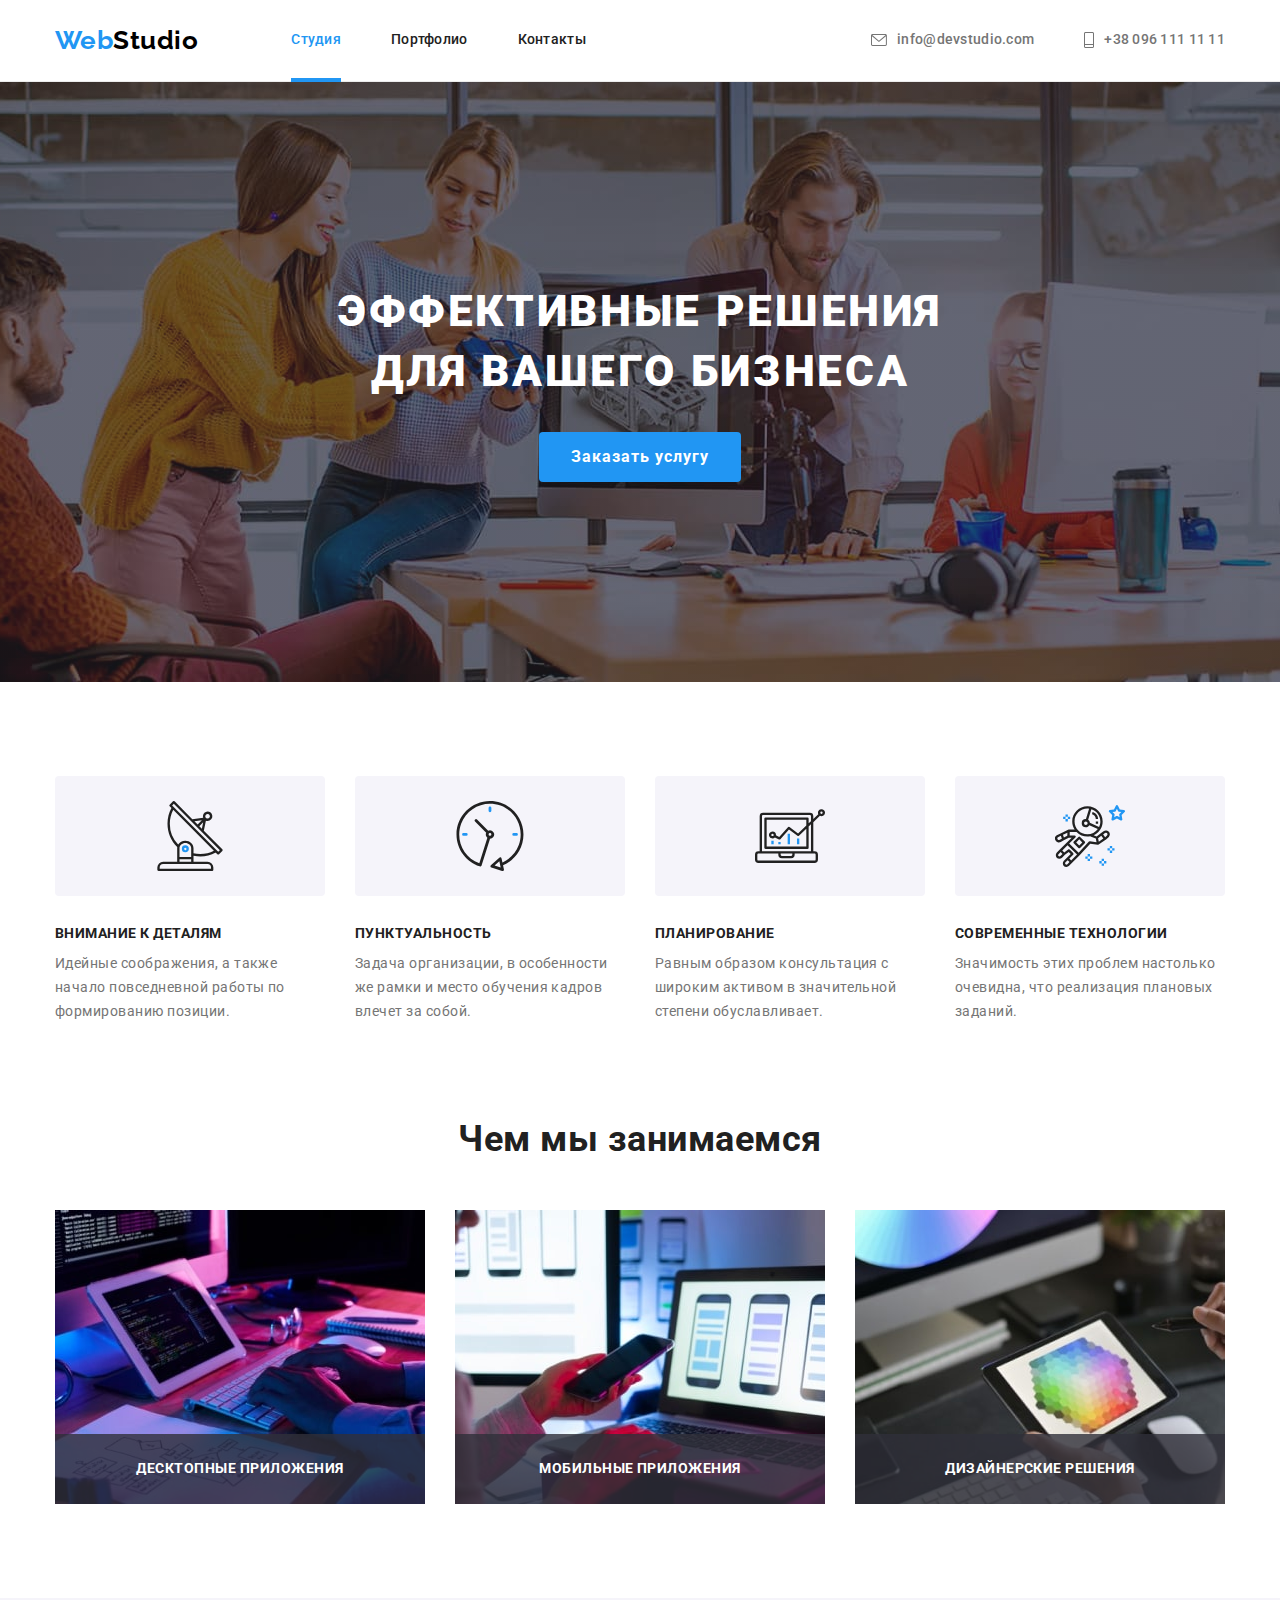
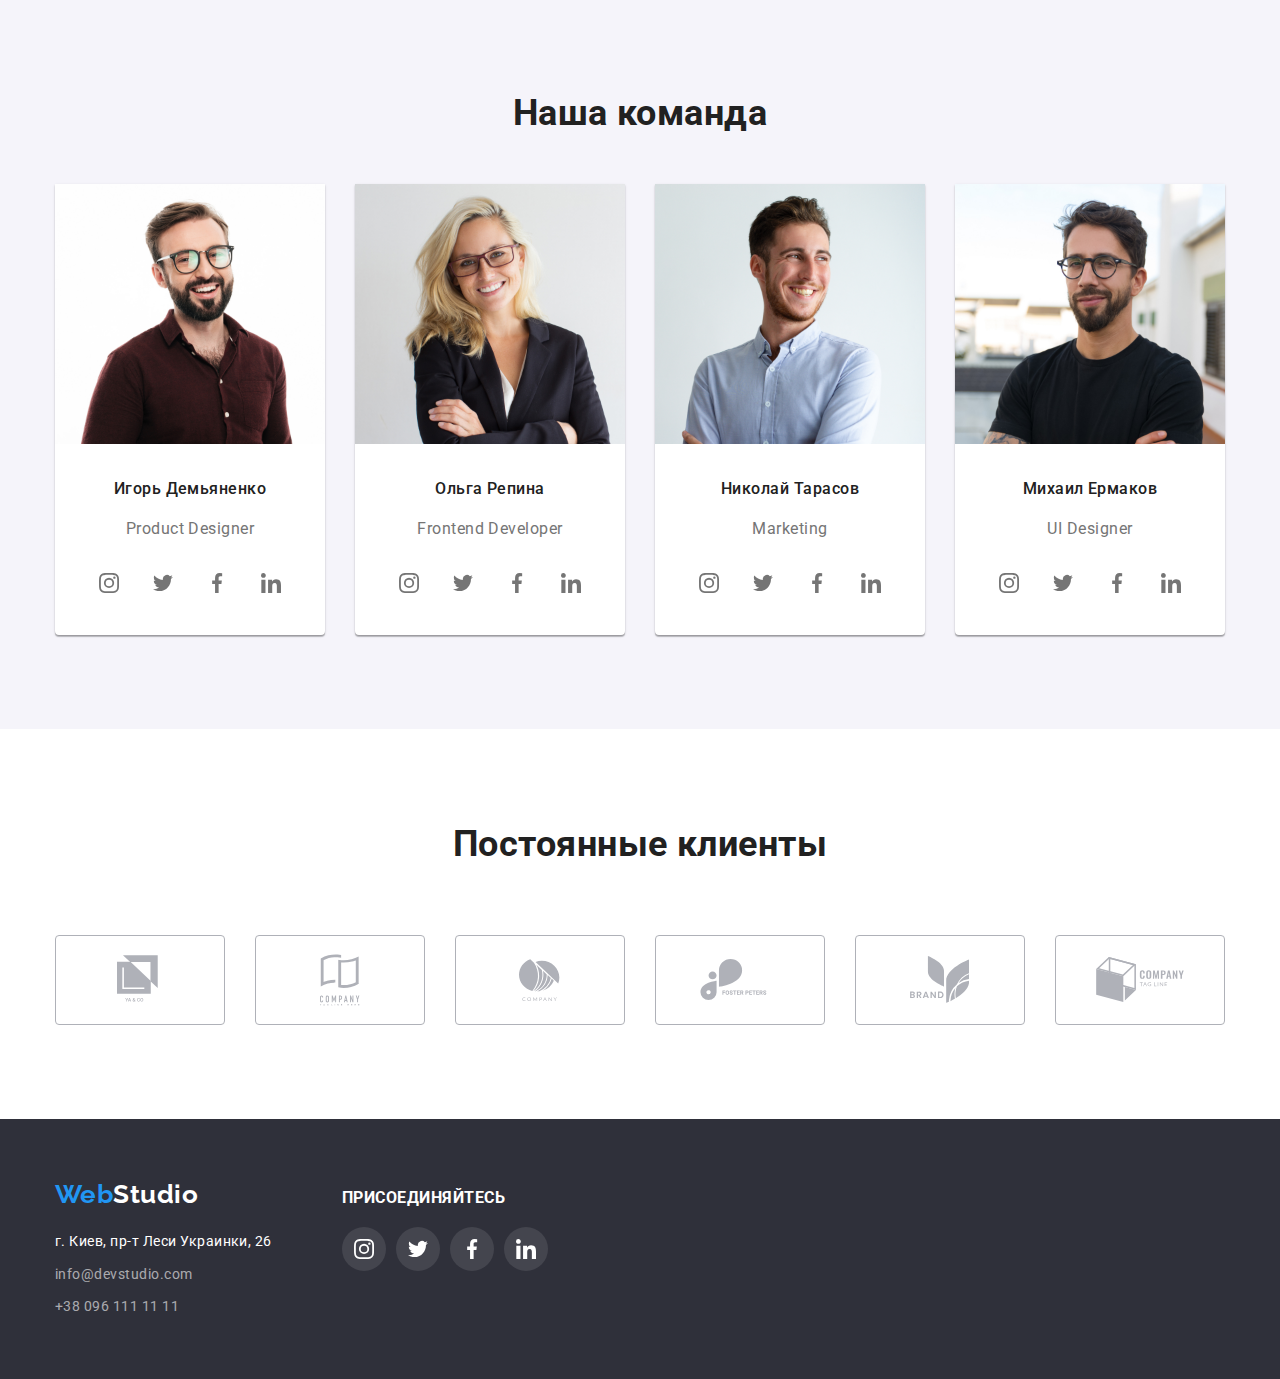
==== commit 2d7b0c21: "дз5 замечание ментора" ====
--- a/index.html
+++ b/index.html
@@ -22,15 +22,12 @@
                 <ul class="header-nav res-marg-pad">
                     <li class="item">
                         <a class="header-nav-static header-hover current" href="./index.html">Студия</a>
-                        <div class="border-nav"></div>
                     </li>
                     <li class="item">
                         <a class="header-nav-static header-hover" href="./portfolio.html">Портфолио</a>
-                        <div class="border-nav"></div>
                     </li>
                     <li class="item">
                         <a class="header-nav-static header-hover" href="#">Контакты</a>
-                        <div class="border-nav"></div>
                     </li>
                 </ul>
             </nav>
--- a/css/style.css
+++ b/css/style.css
@@ -184,7 +184,7 @@
 
   position: absolute;
   left: 0;
-  bottom: -1px;
+  bottom: -2px;
 
   transition: opacity var(--transition-duration)
     var(--transition-timing-function);
